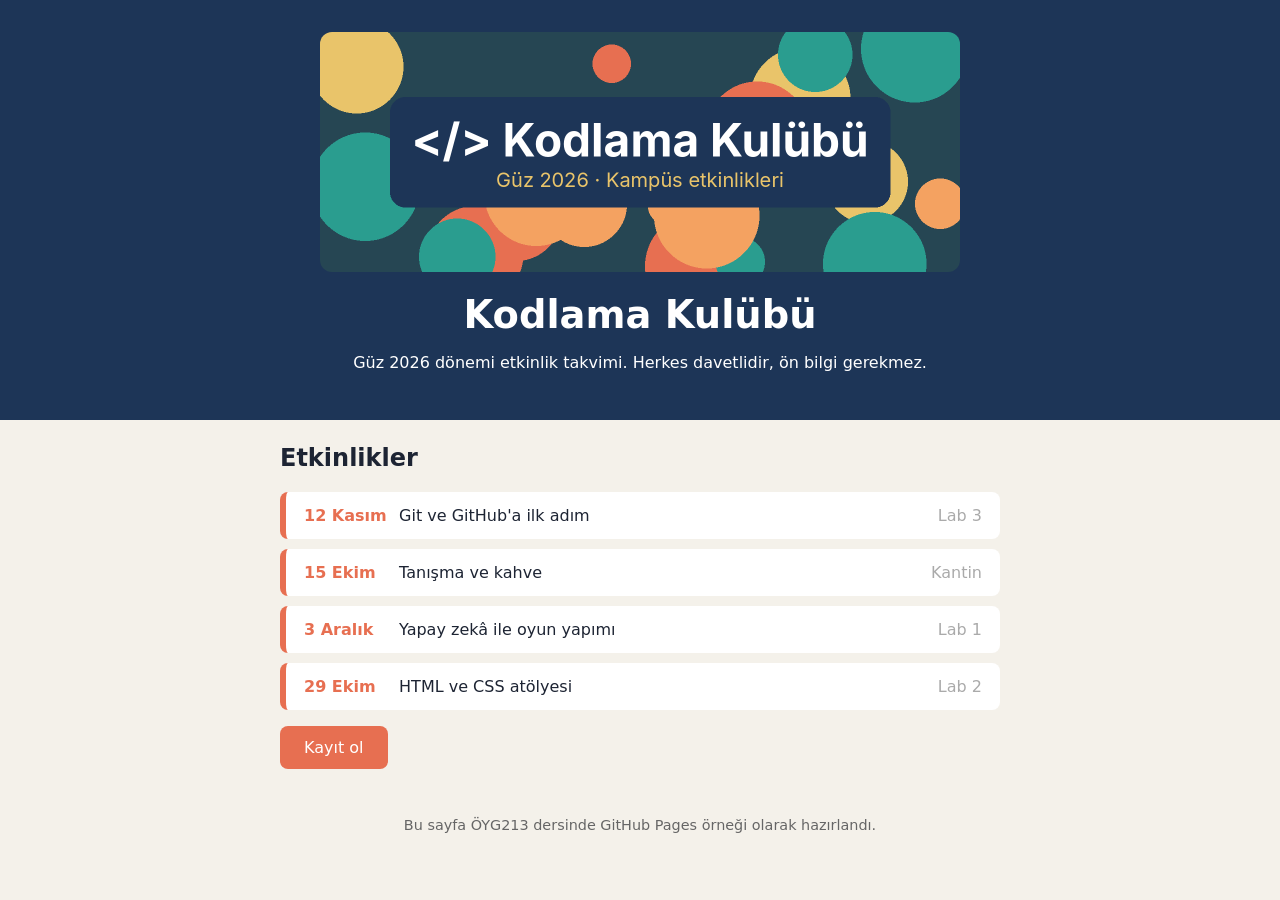
==== docs/index.html @ a5555bbf "site/ klasörünün adını docs/ yap" ====
<!DOCTYPE html>
<html>
<head>
  <meta charset="utf-8">
  <meta name="viewport" content="width=device-width, initial-scale=1">
  <title>Kodlama Kulübü · Güz 2026 Etkinlikleri</title>
  <link rel="stylesheet" href="style.css">
</head>
<body>
  <header>
    <img src="afis.png" width="640">
    <h1>Kodlama Kulübü</h1>
    <p>Güz 2026 dönemi etkinlik takvimi. Herkes davetlidir, ön bilgi gerekmez.</p>
  </header>
  <main>
    <h2>Etkinlikler</h2>
    <ul class="etkinlikler">
      <li><b>12 Kasım</b> Git ve GitHub'a ilk adım <span>Lab 3</span></li>
      <li><b>15 Ekim</b> Tanışma ve kahve <span>Kantin</span></li>
      <li><b>3 Aralık</b> Yapay zekâ ile oyun yapımı <span>Lab 1</span></li>
      <li><b>29 Ekim</b> HTML ve CSS atölyesi <span>Lab 2</span></li>
    </ul>
    <div class="buton" onclick="alert('Kaydınız alındı!')">Kayıt ol</div>
  </main>
  <footer>Bu sayfa ÖYG213 dersinde GitHub Pages örneği olarak hazırlandı.</footer>
</body>
</html>
---- docs/style.css ----
body { margin: 0; font-family: system-ui, sans-serif; background: #f4f1ea; color: #1d2433; }
header { background: #1d3557; color: #fff; text-align: center; padding: 32px 16px; }
header img { max-width: 100%; height: auto; border-radius: 12px; }
h1 { margin: 16px 0 4px; font-size: 2.4rem; }
main { max-width: 720px; margin: 24px auto; padding: 0 16px; }
.etkinlikler { list-style: none; padding: 0; }
.etkinlikler li { background: #fff; margin: 10px 0; padding: 14px 18px; border-left: 6px solid #e76f51; border-radius: 8px; }
.etkinlikler b { display: inline-block; width: 90px; color: #e76f51; }
.etkinlikler span { float: right; color: #aaa; }
.buton { display: inline-block; background: #e76f51; color: #fff; padding: 12px 24px; border-radius: 8px; cursor: pointer; }
footer { text-align: center; color: #666; padding: 24px; font-size: .9rem; }
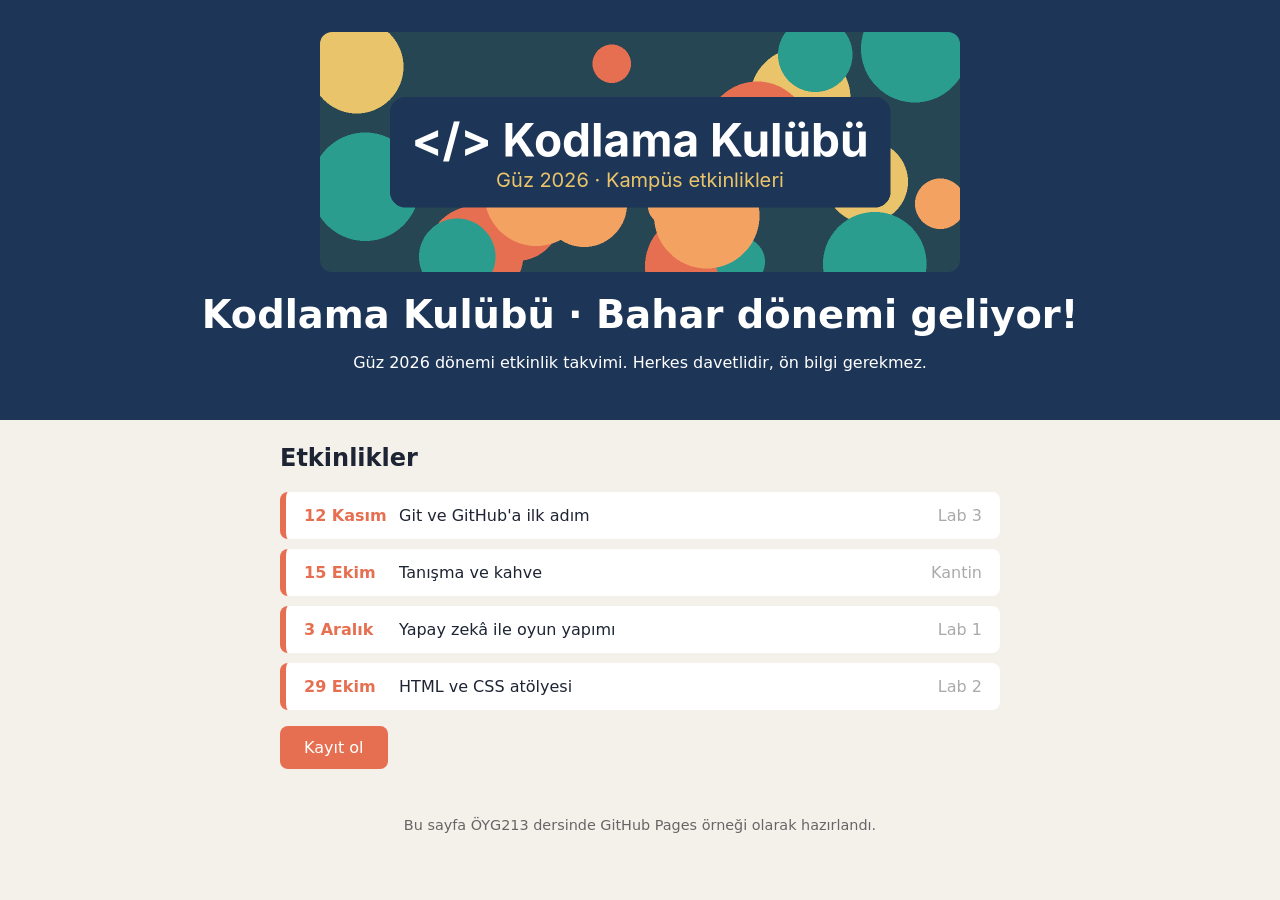
==== commit bc89facc: "Başlığı güncelle" ====
--- a/docs/index.html
+++ b/docs/index.html
@@ -4,12 +4,12 @@
   <meta charset="utf-8">
   <meta name="viewport" content="width=device-width, initial-scale=1">
   <title>Kodlama Kulübü · Güz 2026 Etkinlikleri</title>
-  <link rel="stylesheet" href="style.css">
+  <link rel="stylesheet" href="_assets/style.css">
 </head>
 <body>
   <header>
-    <img src="afis.png" width="640">
-    <h1>Kodlama Kulübü</h1>
+    <img src="_assets/afis.png" width="640">
+    <h1>Kodlama Kulübü · Bahar dönemi geliyor!</h1>
     <p>Güz 2026 dönemi etkinlik takvimi. Herkes davetlidir, ön bilgi gerekmez.</p>
   </header>
   <main>
--- a/docs/_assets/style.css
+++ b/docs/_assets/style.css
@@ -0,0 +1,11 @@
+body { margin: 0; font-family: system-ui, sans-serif; background: #f4f1ea; color: #1d2433; }
+header { background: #1d3557; color: #fff; text-align: center; padding: 32px 16px; }
+header img { max-width: 100%; height: auto; border-radius: 12px; }
+h1 { margin: 16px 0 4px; font-size: 2.4rem; }
+main { max-width: 720px; margin: 24px auto; padding: 0 16px; }
+.etkinlikler { list-style: none; padding: 0; }
+.etkinlikler li { background: #fff; margin: 10px 0; padding: 14px 18px; border-left: 6px solid #e76f51; border-radius: 8px; }
+.etkinlikler b { display: inline-block; width: 90px; color: #e76f51; }
+.etkinlikler span { float: right; color: #aaa; }
+.buton { display: inline-block; background: #e76f51; color: #fff; padding: 12px 24px; border-radius: 8px; cursor: pointer; }
+footer { text-align: center; color: #666; padding: 24px; font-size: .9rem; }
